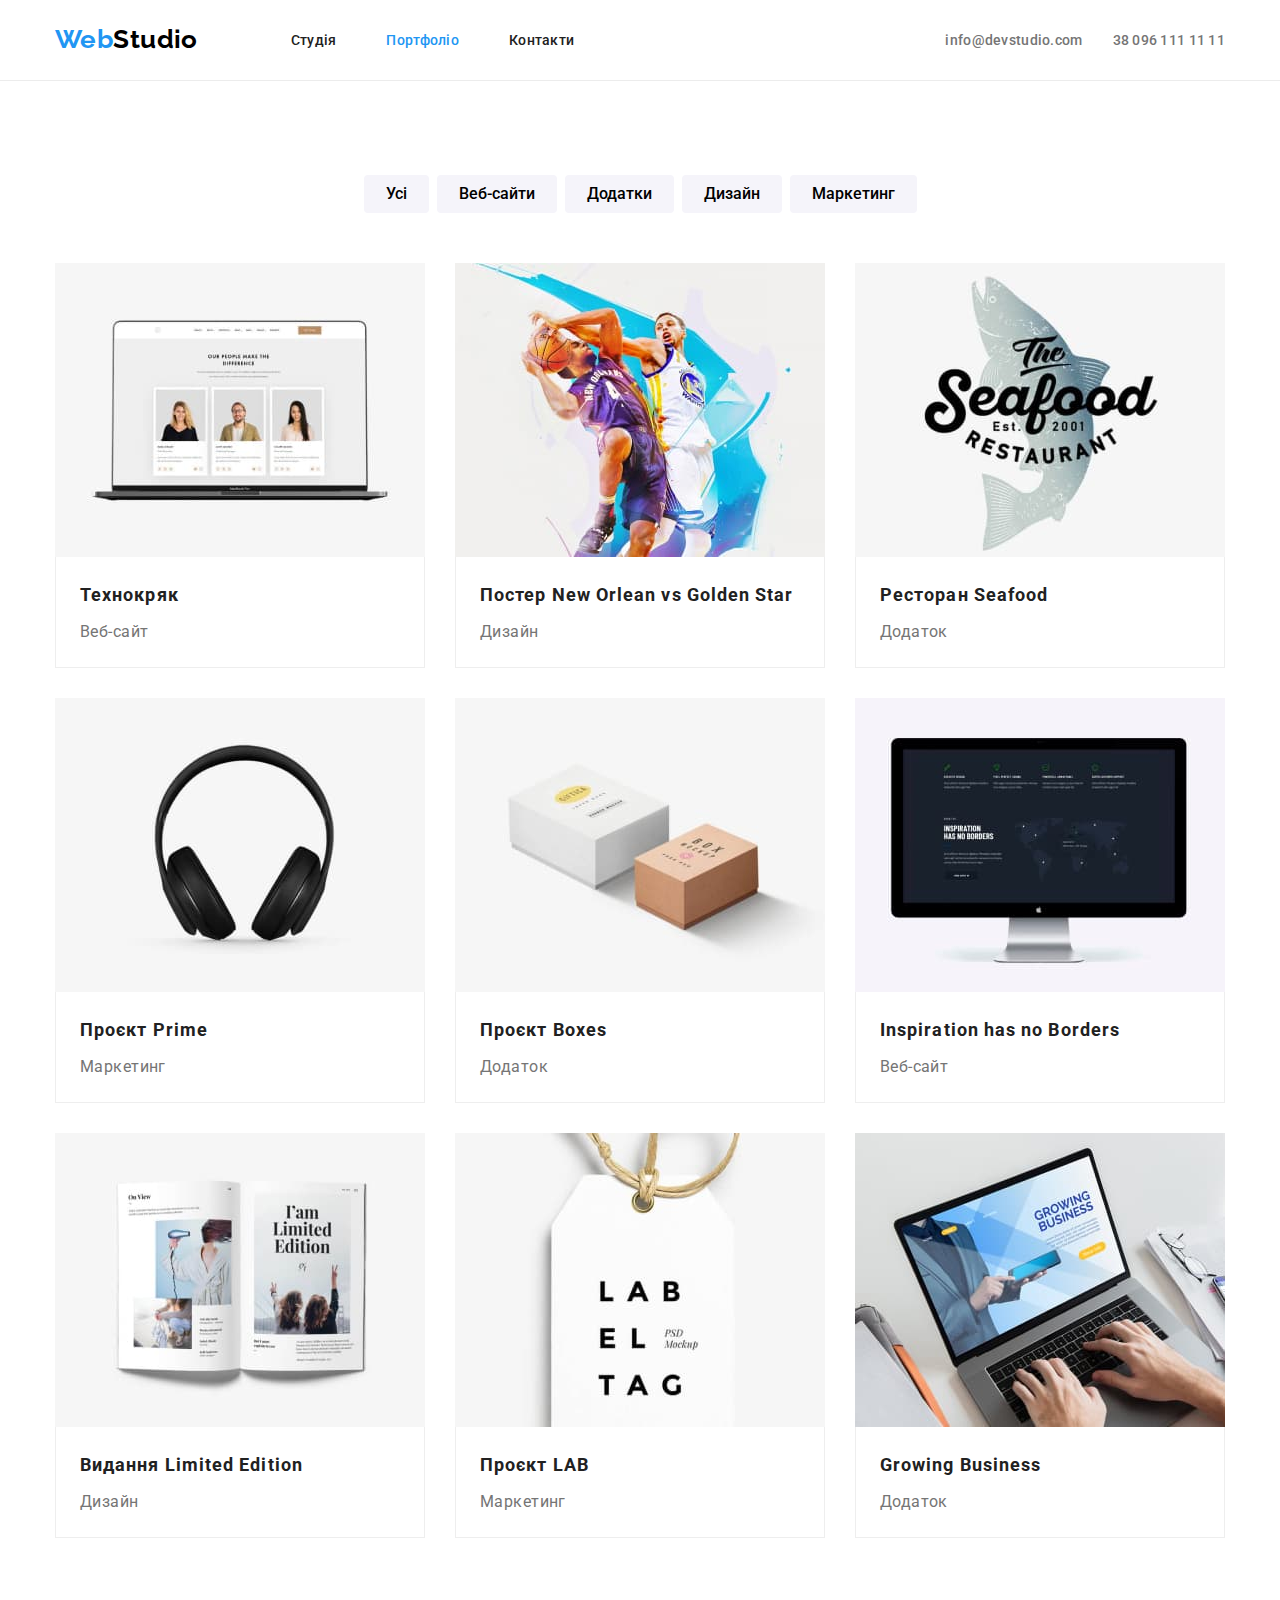
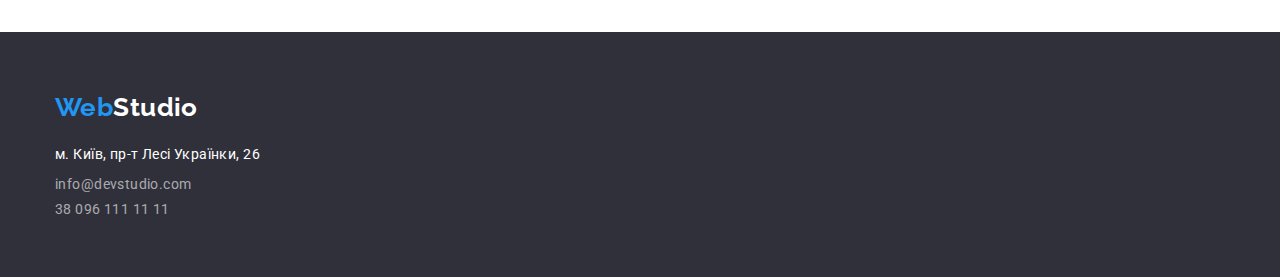
==== portfolio.html @ 90febdc0 "Initial commit" ====
<!DOCTYPE html>
<html lang="uk">
<head>
    <meta charset="UTF-8">
    <meta http-equiv="X-UA-Compatible" content="IE=edge">
    <meta name="viewport" content="width=device-width, initial-scale=1.0">
    <title>Портфоліо</title>
    <link rel="preconnect" href="https://fonts.googleapis.com" />
    <link rel="preconnect" href="https://fonts.gstatic.com" crossorigin />
    <link href="https://fonts.googleapis.com/css2?family=Raleway:wght@700&family=Roboto:wght@400;500;700;900&display=swap" rel="stylesheet" />
    <link rel="stylesheet" href="https://cdnjs.cloudflare.com/ajax/libs/modern-normalize/1.1.0/modern-normalize.css" integrity="sha512-Y0MM+V6ymRKN2zStTqzQ227DWhhp4Mzdo6gnlRnuaNCbc+YN/ZH0sBCLTM4M0oSy9c9VKiCvd4Jk44aCLrNS5Q==" crossorigin="anonymous" referrerpolicy="no-referrer" />
    <link rel="stylesheet" href="./css/styles.css" />
</head>
<body>
    <header class="header">
        <div class="container link-item">
            
            <nav class="nav">
            <a class="text" href="/"><span class="web">Web</span>Studio</a>
            <ul class="header-container">
                <li class="item"><a class="header-nav-link" href="./index.html">Студія</a>
        </li>
                <li class="item">
                 <a class="header-nav-link  courrent" href="./portfolio.html">
                 Портфоліо
                 </a>
             </li>
                <li class="item">
                 <a class="header-nav-link" href="#">
                    Контакти
                 </a>
            </li>
            </ul>
            </nav>
        
            <ul class="link-item contacts-flex">
                <li>
                <a class="contacts" href="mailto:info@devstudio.com">info@devstudio.com</a>
            </li>
            <li>
                <a class="contacts" href="tel:+380961111111">38 096 111 11 11</a>
            </li>
            </ul>
        </div>
    </header>
<main>
    <section class="section">
        <div class="container">
<h1 hidden>Портфоліо</h1>
<ul class="button-list">
    <li>
        <button class="button-portfolio" type="button">
            Усі </button>
    </li>
    
    <li>
        <button class="button-portfolio" type="button">
            Веб-сайти </button>
    </li>
    
    <li>
        <button class="button-portfolio" type="button">
            Додатки </button>
    </li>

    <li>
        <button class="button-portfolio" type="button">
            Дизайн </button>
    </li>
    
    <li>
        <button class="button-portfolio" type="button">
            Маркетинг </button>
    </li>
</ul>
    
<ul class="portt">

    <li class="item-portfolio">
        
        <img src="./images/port1.jpg" alt="Технокряк"  width=370  height="294">
<div class="img-port">
            <h2 class="portfolio-title">Технокряк</h2>
            <p class="portfolio-paragraf">Веб-сайт</p>
</div>
    </li>
    <li class="item-portfolio">
        <img src="./images/port2.jpg" alt="Постер New Orlean vs Golden Star"  width=370  height="294">
        <div class="img-port">
        <h2 class="portfolio-title">Постер New Orlean vs Golden Star</h2>
        <p class="portfolio-paragraf">Дизайн</p>
        </div>
    </li>
    
    <li class="item-portfolio">
        
        <img src="./images/port3.jpg" alt="Ресторан Seafood"  width=370  height="294">
        <div class="img-port">
        <h2 class="portfolio-title">Ресторан Seafood</h2>
        <p class="portfolio-paragraf">Додаток</p>
    </div>
    </li>
    <li class="item-portfolio">
        <img src="./images/port4.jpg" alt="Проєкт Prime"  width=370  height="294">
        <div class="img-port">
        <h2 class="portfolio-title">Проєкт Prime</h2>
        <p class="portfolio-paragraf">Маркетинг</p>
    </div>
    </li>
    <li class="item-portfolio">
        <img src="./images/port5.jpg" alt="Проєкт Boxes"  width=370  height="294">
        <div class="img-port">
        <h2 class="portfolio-title">Проєкт Boxes</h2>
        <p class="portfolio-paragraf">Додаток</p>
    </div>
    </li>
    <li class="item-portfolio">
        <img src="./images/port6.jpg" alt="Inspiration has no Borders"  width=370  height="294">
        <div class="img-port">
        <h2 class="portfolio-title">Inspiration has no Borders</h2>
        <p class="portfolio-paragraf">Веб-сайт</p>
</div>
    </li>
    <li class="item-portfolio">
        <img src="./images/port7.jpg" alt="Видання Limited Edition"  width=370  height="294">
        <div class="img-port">
        <h2 class="portfolio-title">Видання Limited Edition</h2>
        <p class="portfolio-paragraf">Дизайн</p>
        </div>
    </li>
    <li class="item-portfolio">
        <img src="./images/port8.jpg" alt="Проєкт LAB"  width=370  height="294">
        <div class="img-port">
        <h2 class="portfolio-title">Проєкт LAB</h2>
        <p class="portfolio-paragraf">Маркетинг</p>
        </div>
    </li>
    <li class="item-portfolio">
        <img src="./images/port9.jpg" alt="Growing Business"  width=370  height="294">
        <div class="img-port">
        <h2 class="portfolio-title">Growing Business</h2>
        <p class="portfolio-paragraf">Додаток</p>
        </div>
    </li>
</ul>
</div>
    </section>

</main>

<footer class="footer-fon">
    <div class="container">
    <a href="/" class=logo-footer>
        <span class="web">Web</span><span class="studio-white">Studio</span>
    </a>

    <address>

        <ul>
            <li class="item-footer">
                <a class="footer-google" href="https://goo.gl/maps/ibuLNQxGVC2uv8bN8">м. Київ, пр-т Лесі Українки, 26</a>
            </li>
            <li class="item-footer">
                <a class="footer-text" href="mailto:info@devstudio.com">info@devstudio.com</a>
            </li>
            <li>
                <a class="footer-text" href="tel:+380961111111">38 096 111 11 11</a>
            </li>
        </ul>
    </address>
    
    </div>

</footer>

</body>
</html>
---- css/styles.css ----
:root
{
    --blue: #2196F3;
    --white: #ffffff;
    --gray: #757575;
    --footer: rgba(255, 255, 255, 0.6);
    --logo-blk: #000000;
    --fon-footer: #2F303A;
    --botton-two: #F5F4FA;
    --border: #EEEEEE;
    

}
h1,
h2,
h3,
h4,
h5,
h6,
p 
{
    margin: 0;
}
ul
{
    list-style: none;
    margin: 0;
    padding: 0;
}
body{
    font-family: 'Roboto', sans-serif;
    font-size: 14px;
    letter-spacing: 0.03em;
    color: #212121;

}
img
{
    display: block;
}
.text 
{
    text-decoration: none;



}


.cards {
border: 1px solid var(--border);
}

.header-nav-link

{
text-decoration: none;
color:inherit ;
font-weight: 500;
line-height: 1.1428;
letter-spacing: 0.02em;
padding-top: 32px;
padding-bottom: 32px;
display: flex;



}

.header-nav-link:hover
{
color: var(--blue);

}
.contacts:hover
{
color: var(--blue);}

.courrent
{
    color: var(--blue);
}
.web
{
font-family: 'Raleway';
font-weight: 700;
font-size: 26px;
line-height: 1.1923;
color: var(--blue);}
.header
{
border-bottom: 1px solid #ECECEC;;
}
.nav{
display: flex;
margin-right: auto;
}
.text {
font-family: 'Raleway';
font-weight: 700;
font-size: 26px;
line-height: 1.1923;
color: var(--logo-blk);
display: flex;
margin-right: 93px;
padding-top: 24px;
padding-bottom: 25px;


}
.fon
{
    background-color: var(--botton-two);
}
.studio-white {
font-family: 'Raleway';
font-weight: 700;
font-size: 26px;
line-height: 1.1923;
color: var(--white);

}

.footer-fon
{
padding:60px 0;
background-color: var(--fon-footer);



}

.contacts
{
    font-weight: 500;
    line-height: 1.1428;
    letter-spacing: 0.02em;
    color: var(--gray);
    text-decoration: none;
    display: inline-block;
    padding-top: 32px;
    padding-bottom: 32px;
}
.padding-zero{
padding-top: 0;   
padding-bottom: 94px; 
}




.hero {
    font-family: 'Roboto';
    font-weight: 900;
    font-size: 44px;
    line-height: 1.3636; 
    letter-spacing: 0.06em;
    text-transform: uppercase;
    color: var(--white);
    width: 696px;
    margin-left: auto;
    margin-right: auto;
    text-align: center;
    margin-bottom: 30px;
}
.color-section
{
    padding: 200px 0;
    background: var(--fon-footer);
}
.button-section-index
{
font-weight: 700;
font-size: 16px;
line-height: 1.875;
letter-spacing: 0.06em;
cursor: pointer;
background: var(--blue);
color: var(--white);
border-radius: 4px;
border: none;
padding: 10px 32px;
min-width: 216px;
text-align: center;
margin-left: auto;
margin-right: auto;
display: flex;
justify-content: center;
margin-bottom: 30px;
}
.third-pad
{
padding-top: 0;
}

.button-first
{
    margin-left: auto;
    margin-right: auto;
    display: flex;
    justify-content: center;
}
.item-perevagu
{
flex-basis: calc(100% - 90px)/4;
}
.paragraph-title-benefits
{
font-weight: 400;
line-height: 1.7142;


color: var(--gray);
}
.section-title-benefits
{
font-size: 14px;
line-height: 1.1428;
margin-bottom: 10px;
}
.section-title-text
{
font-size: 36px;
line-height: 1.1666;
margin-bottom: 50px;
text-align: center;
}
.section-title-text-last
{
font-size: 36px;
line-height: 1.1666;
margin-bottom: 50px;
margin-left: auto;
margin-right: auto;
text-align: center;
}


.gap-list
{
    display: flex;
    gap: 30px;
}
.box-item
{
    width: calc((100% - 60px)/3);
}
.item-pers
{
    width: calc((100% - 9px)/4);
    background-color: var(--white);
    
}
.footer-google
{
font-weight: normal;
line-height: 1.7142;
color: var(--white);
text-decoration: none;
}
.item-footer {
margin-bottom: 9px;
}



.footer-text
{
        font-weight: normal;
        line-height: 0.5833;
        text-decoration: none;
        color: var(--footer);
}
.profession-size
{
    padding-bottom: 30px;
    padding-top: 30px;
    
}
.section-name
{
font-weight: 500;
font-size: 16px;
line-height: 1.1875;
margin-bottom: 10px; 
text-align: center;
}
.profession
{
font-size: 16px;
line-height: 1.1875;
color: var(--gray);
text-align: center;
}


.button-portfolio {
font-family: inherit;
cursor: pointer;
font-weight: 500;
font-size: 16px;
line-height: 1.625;
background: var(--botton-two);
border: none;
padding: 6px 22px;
text-align: center;
border-radius: 4px;
}
.button-portfolio:hover,
.button-portfolio:focus
{
background-color: var(--blue);
color: var(--white);
}
.portfolio-title {
font-size: 18px;
line-height: 2;
letter-spacing: 0.06em;
margin-bottom: 4px;
}
.portfolio-paragraf {
    font-weight: 400;
    font-size: 16px;
    line-height: 1.875;
    color: var(--gray); 
}


address
{
    font-style: normal;
}
.container
{
width: 1200px;
padding-left: 15px;
padding-right: 15px;
margin: 0 auto;


}
.section
{
padding-top: 94px;
padding-bottom: 94px; 
}
.img-port
{
    padding: 20px 24px;
    border: 1px solid var(--border);
    border-top: none;
}

.portt {
    display: flex;
    gap: 30px;
    flex-wrap: wrap;
}
.item-portfolio {
    width: calc((100% - 60px)/3); }
    
.section-paragraph
{
    display: flex;
    gap: 30px;
}
.button-list
{
    display: flex;
    margin-bottom: 50px;
    gap:8px;
    justify-content: center;
}



.link-item
{
    display: flex;
}
.header-container
{
    gap: 50px;
    display: flex;
    text-align: center;
    

}

.contacts-flex
{
    
    gap: 30px;
}
.logo-footer
{
    display: block;
    margin-bottom: 20px;
    text-decoration: none;

}
.footer-google:hover
{
    color: var(--blue);
}
.footer-text:hover
{
    color: var(--blue);

}
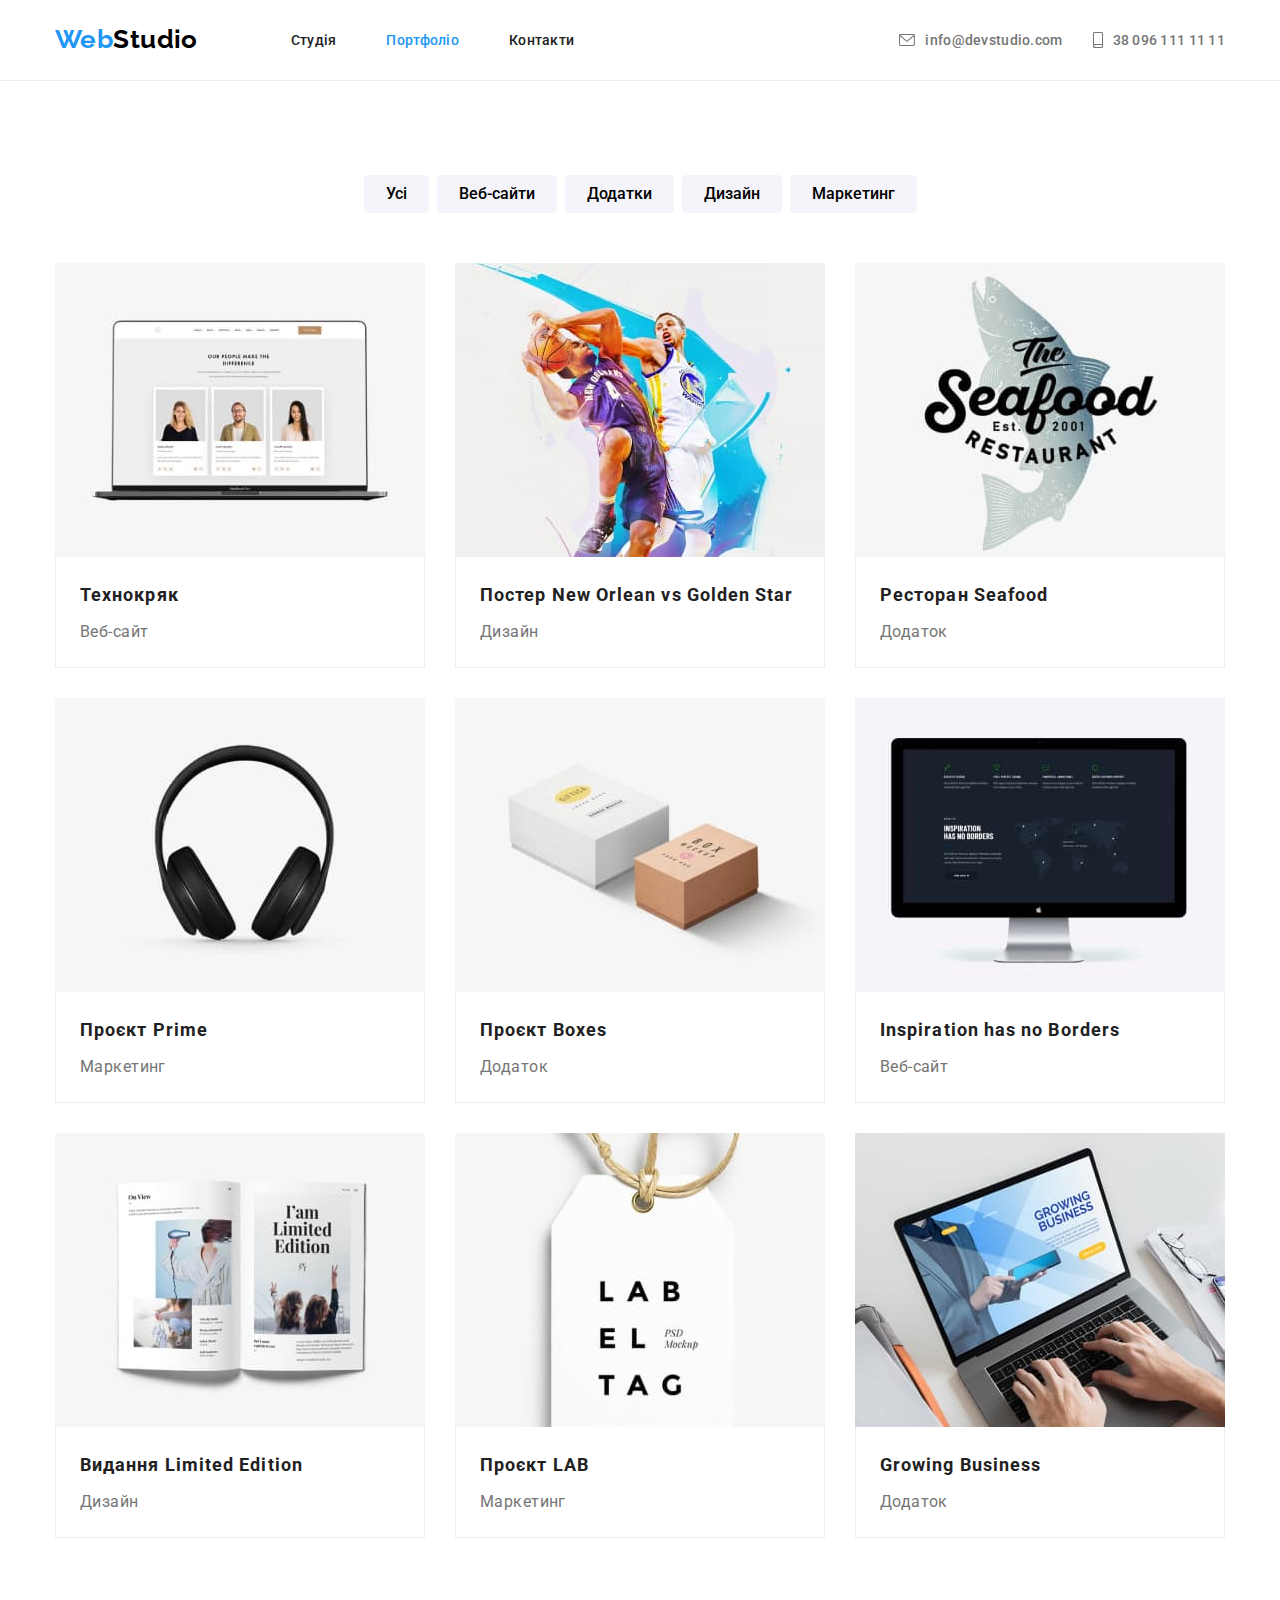
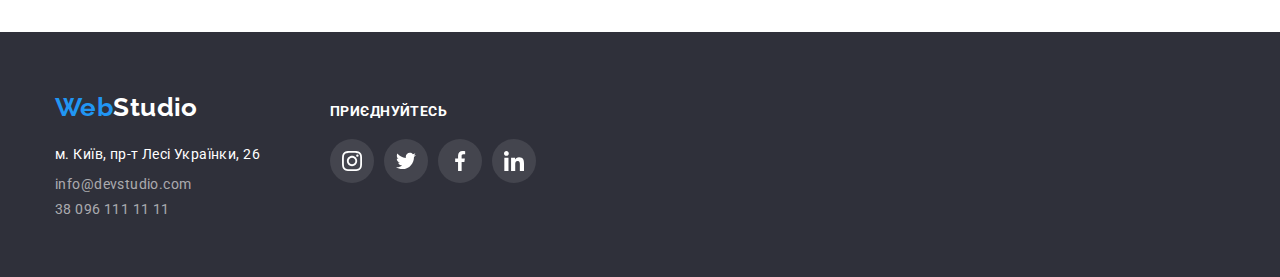
==== commit 96673332: "04 hw" ====
--- a/portfolio.html
+++ b/portfolio.html
@@ -35,10 +35,14 @@
         
             <ul class="link-item contacts-flex">
                 <li>
-                <a class="contacts" href="mailto:info@devstudio.com">info@devstudio.com</a>
+                <a class="contacts" href="mailto:info@devstudio.com"><svg class="header-icon" width="16" height="12">
+                    <use href="./images/icons.svg#icon-envelope"></use>
+                </svg> info@devstudio.com</a>
             </li>
             <li>
-                <a class="contacts" href="tel:+380961111111">38 096 111 11 11</a>
+                <a class="contacts" href="tel:+380961111111"><svg class="header-icon" width="10"  height="16">
+                    <use href="./images/icons.svg#icon-smartphone"></use>
+                </svg> 38 096 111 11 11</a>
             </li>
             </ul>
         </div>
@@ -77,83 +81,99 @@
 <ul class="portt">
 
     <li class="item-portfolio">
-        
+        <a class="item-portfolio-link" href="">
         <img src="./images/port1.jpg" alt="Технокряк"  width=370  height="294">
 <div class="img-port">
             <h2 class="portfolio-title">Технокряк</h2>
             <p class="portfolio-paragraf">Веб-сайт</p>
 </div>
-    </li>
-    <li class="item-portfolio">
+        </a>
+    </li>
+
+    <li class="item-portfolio">
+        <a class="item-portfolio-link" href="">
         <img src="./images/port2.jpg" alt="Постер New Orlean vs Golden Star"  width=370  height="294">
         <div class="img-port">
         <h2 class="portfolio-title">Постер New Orlean vs Golden Star</h2>
         <p class="portfolio-paragraf">Дизайн</p>
         </div>
-    </li>
-    
-    <li class="item-portfolio">
-        
+    </a>
+    </li>
+    
+    <li class="item-portfolio">
+        <a class="item-portfolio-link" href="">
         <img src="./images/port3.jpg" alt="Ресторан Seafood"  width=370  height="294">
         <div class="img-port">
         <h2 class="portfolio-title">Ресторан Seafood</h2>
         <p class="portfolio-paragraf">Додаток</p>
     </div>
-    </li>
-    <li class="item-portfolio">
+</a>
+</li>
+    <li class="item-portfolio">
+        <a class="item-portfolio-link" href="">
         <img src="./images/port4.jpg" alt="Проєкт Prime"  width=370  height="294">
         <div class="img-port">
         <h2 class="portfolio-title">Проєкт Prime</h2>
         <p class="portfolio-paragraf">Маркетинг</p>
     </div>
-    </li>
-    <li class="item-portfolio">
+        </a>
+    </li>
+    <li class="item-portfolio">
+        <a class="item-portfolio-link" href="">
         <img src="./images/port5.jpg" alt="Проєкт Boxes"  width=370  height="294">
         <div class="img-port">
         <h2 class="portfolio-title">Проєкт Boxes</h2>
         <p class="portfolio-paragraf">Додаток</p>
     </div>
-    </li>
-    <li class="item-portfolio">
+        </a>
+    </li>
+    <li class="item-portfolio">
+        <a class="item-portfolio-link" href="">
         <img src="./images/port6.jpg" alt="Inspiration has no Borders"  width=370  height="294">
         <div class="img-port">
         <h2 class="portfolio-title">Inspiration has no Borders</h2>
         <p class="portfolio-paragraf">Веб-сайт</p>
 </div>
-    </li>
-    <li class="item-portfolio">
+</a>
+    </li>
+    <li class="item-portfolio">
+        <a class="item-portfolio-link" href="">
         <img src="./images/port7.jpg" alt="Видання Limited Edition"  width=370  height="294">
         <div class="img-port">
         <h2 class="portfolio-title">Видання Limited Edition</h2>
         <p class="portfolio-paragraf">Дизайн</p>
         </div>
-    </li>
-    <li class="item-portfolio">
+        </a>
+    </li>
+    <li class="item-portfolio">
+        <a class="item-portfolio-link" href="">
         <img src="./images/port8.jpg" alt="Проєкт LAB"  width=370  height="294">
         <div class="img-port">
         <h2 class="portfolio-title">Проєкт LAB</h2>
         <p class="portfolio-paragraf">Маркетинг</p>
         </div>
-    </li>
-    <li class="item-portfolio">
+        </a>
+    </li>
+    <li class="item-portfolio">
+        <a class="item-portfolio-link" href="">
         <img src="./images/port9.jpg" alt="Growing Business"  width=370  height="294">
         <div class="img-port">
         <h2 class="portfolio-title">Growing Business</h2>
         <p class="portfolio-paragraf">Додаток</p>
         </div>
+        </a>
     </li>
 </ul>
 </div>
     </section>
 
 </main>
-
 <footer class="footer-fon">
-    <div class="container">
+    <div class="container foter-container">
+    <div class="address-wrap">
     <a href="/" class=logo-footer>
         <span class="web">Web</span><span class="studio-white">Studio</span>
     </a>
-
     <address>
 
         <ul>
@@ -167,8 +187,42 @@
                 <a class="footer-text" href="tel:+380961111111">38 096 111 11 11</a>
             </li>
         </ul>
+      
     </address>
-    
+    </div>
+    <div>
+    <p class="benefits-footer">приєднуйтесь</p>
+    <ul class="footer-soc-list">
+        <li class="footer-soc-item">
+        <a class="footer-soc-link" href="">
+            <svg width="20" height="20" class="footer-soc-icon">
+            <use href="./images/icons.svg#icon-instagram"></use>
+            </svg>
+        </a>
+    </li>
+    <li class="footer-soc-item">
+        <a class="footer-soc-link" href="">
+            <svg width="20" height="20" class="footer-soc-icon">
+                <use href="./images/icons.svg#icon-twittericon"></use>
+            </svg>
+        </a>
+    </li>
+    <li class="footer-soc-item">
+        <a class="footer-soc-link" href="">
+            <svg width="20" height="20" class="footer-soc-icon">
+                <use href="./images/icons.svg#icon-facebookicon"></use>
+            </svg>
+        </a>
+    </li>
+    <li class="footer-soc-item">
+        <a class="footer-soc-link" href="">
+            <svg width="20" height="20" class="footer-soc-icon">
+                <use href="./images/icons.svg#icon-linkedinicon"></use>
+            </svg>
+        </a>
+    </li>
+</ul>
+</div>
     </div>
 
 </footer>
--- a/css/styles.css
+++ b/css/styles.css
@@ -8,6 +8,8 @@
     --fon-footer: #2F303A;
     --botton-two: #F5F4FA;
     --border: #EEEEEE;
+    --icon-fill: #AFB1B8;
+    --icon-footer:rgba(255, 255, 255, 0.1);
     
 
 }
@@ -137,15 +139,19 @@
     letter-spacing: 0.02em;
     color: var(--gray);
     text-decoration: none;
-    display: inline-block;
+    display: flex;
+    align-items: center;
     padding-top: 32px;
     padding-bottom: 32px;
 }
-.padding-zero{
-padding-top: 0;   
-padding-bottom: 94px; 
-}
-
+
+.section.padding-zero{
+padding-top: 0;    
+}
+.header-icon{
+    margin-right: 10px;
+    fill: currentColor;
+}
 
 
 
@@ -166,8 +172,16 @@
 .color-section
 {
     padding: 200px 0;
-    background: var(--fon-footer);
-}
+    background-image: linear-gradient(rgba(47, 48, 58, 0.4), rgba(47, 48, 58, 0.4)
+    ), url(../images/imgsection.jpg);
+    max-width: 1600px;
+    background-repeat: no-repeat;
+    background-size: cover;
+    margin: 0 auto;
+    }
+    .icon-wrap{
+
+    }
 .button-section-index
 {
 font-weight: 700;
@@ -241,6 +255,7 @@
     display: flex;
     gap: 30px;
 }
+
 .box-item
 {
     width: calc((100% - 60px)/3);
@@ -291,9 +306,39 @@
 line-height: 1.1875;
 color: var(--gray);
 text-align: center;
-}
-
-
+margin-bottom: 16px;
+}
+.team-list-icon{
+    display: flex;
+    justify-content: center;
+    gap: 10px;
+
+}
+.team-icon-item{
+    width: 44px;
+    height: 44px;
+}
+.team-link-icon{
+    width: 100%;
+    height: 100%;
+    display: flex;
+    justify-content: center;
+    align-items: center;
+    color: var(--icon-fill);
+    border-radius: 50%;
+    background-color: transparent;
+    
+
+}
+.team-link-icon:hover, 
+.team-link-icon:focus
+{
+color: var(--white);
+background-color: var(--blue);
+}
+.team-icon{
+    fill: currentColor;
+}
 .button-portfolio {
 font-family: inherit;
 cursor: pointer;
@@ -311,6 +356,7 @@
 {
 background-color: var(--blue);
 color: var(--white);
+box-shadow: 0px 3px 1px rgba(0, 0, 0, 0.1), 0px 1px 2px rgba(0, 0, 0, 0.08), 0px 2px 2px rgba(0, 0, 0, 0.12);
 }
 .portfolio-title {
 font-size: 18px;
@@ -324,6 +370,53 @@
     line-height: 1.875;
     color: var(--gray); 
 }
+.item-portfolio-link
+{
+display: block;
+text-decoration: none;
+color: inherit;
+}
+.item-portfolio-link:hover,
+.item-portfolio-link:focus
+{
+    box-shadow: 0px 1px 1px rgba(0, 0, 0, 0.12), 0px 4px 4px rgba(0, 0, 0, 0.06), 1px 4px 6px rgba(0, 0, 0, 0.16);
+}
+.hero-last-section {
+    font-size: 36px;
+line-height: 1.1666;
+text-align: center;
+margin-bottom: 50px;
+
+}
+.clien-list {
+    display: flex;
+    gap: 30px;
+}
+.clien-item {
+    width: 170px;
+    height: 92px;
+}
+.link-clien {
+    width: 100%;
+    height: 100%;
+    display: flex;
+    justify-content: center;
+    align-items: center;
+    border: 1px solid var(--icon-fill);
+    border-radius: 4px;
+    color: var(--icon-fill);
+
+}
+.link-clien:hover,
+.link-clien:focus
+{
+    color: var(--blue);
+    border-color: var(--blue);
+}
+.icon-client {
+    fill: currentColor;
+
+}
 
 
 address
@@ -363,6 +456,17 @@
 {
     display: flex;
     gap: 30px;
+
+}
+.icon-wrap{
+    
+    height: 120px;
+    background-color:var(--botton-two);
+    border-radius: 4px;
+    display: flex;
+    justify-content: center;
+    align-items: center;
+    margin-bottom: 30px;
 }
 .button-list
 {
@@ -408,3 +512,56 @@
     color: var(--blue);
 
 }
+
+.footer-soc-item {
+    width: 44px;
+    height: 44px;
+
+}
+.footer-soc-link {
+width: 100%;
+height: 100%;
+display: flex;
+justify-content: center;
+align-items: center;
+border-radius: 50%;
+background-color: var(--icon-footer);
+
+}
+
+.footer-soc-link:hover,
+.footer-soc-link:focus
+{
+    background-color: var(--blue);
+}
+
+.footer-soc-icon {
+    fill: var(--white);
+
+}
+.footer-soc-list
+{
+    display: flex;
+    gap: 10px;
+    justify-content: center;
+
+}
+.foter-container
+{
+    display: flex;
+    align-items: baseline;
+}
+.benefits-footer
+{
+font-weight: 700;
+line-height: calc(16 / 14);
+text-transform: uppercase;
+color: var(--white);
+margin-bottom: 20px;
+
+}
+.address-wrap
+{
+    margin-right: 70px;
+
+}